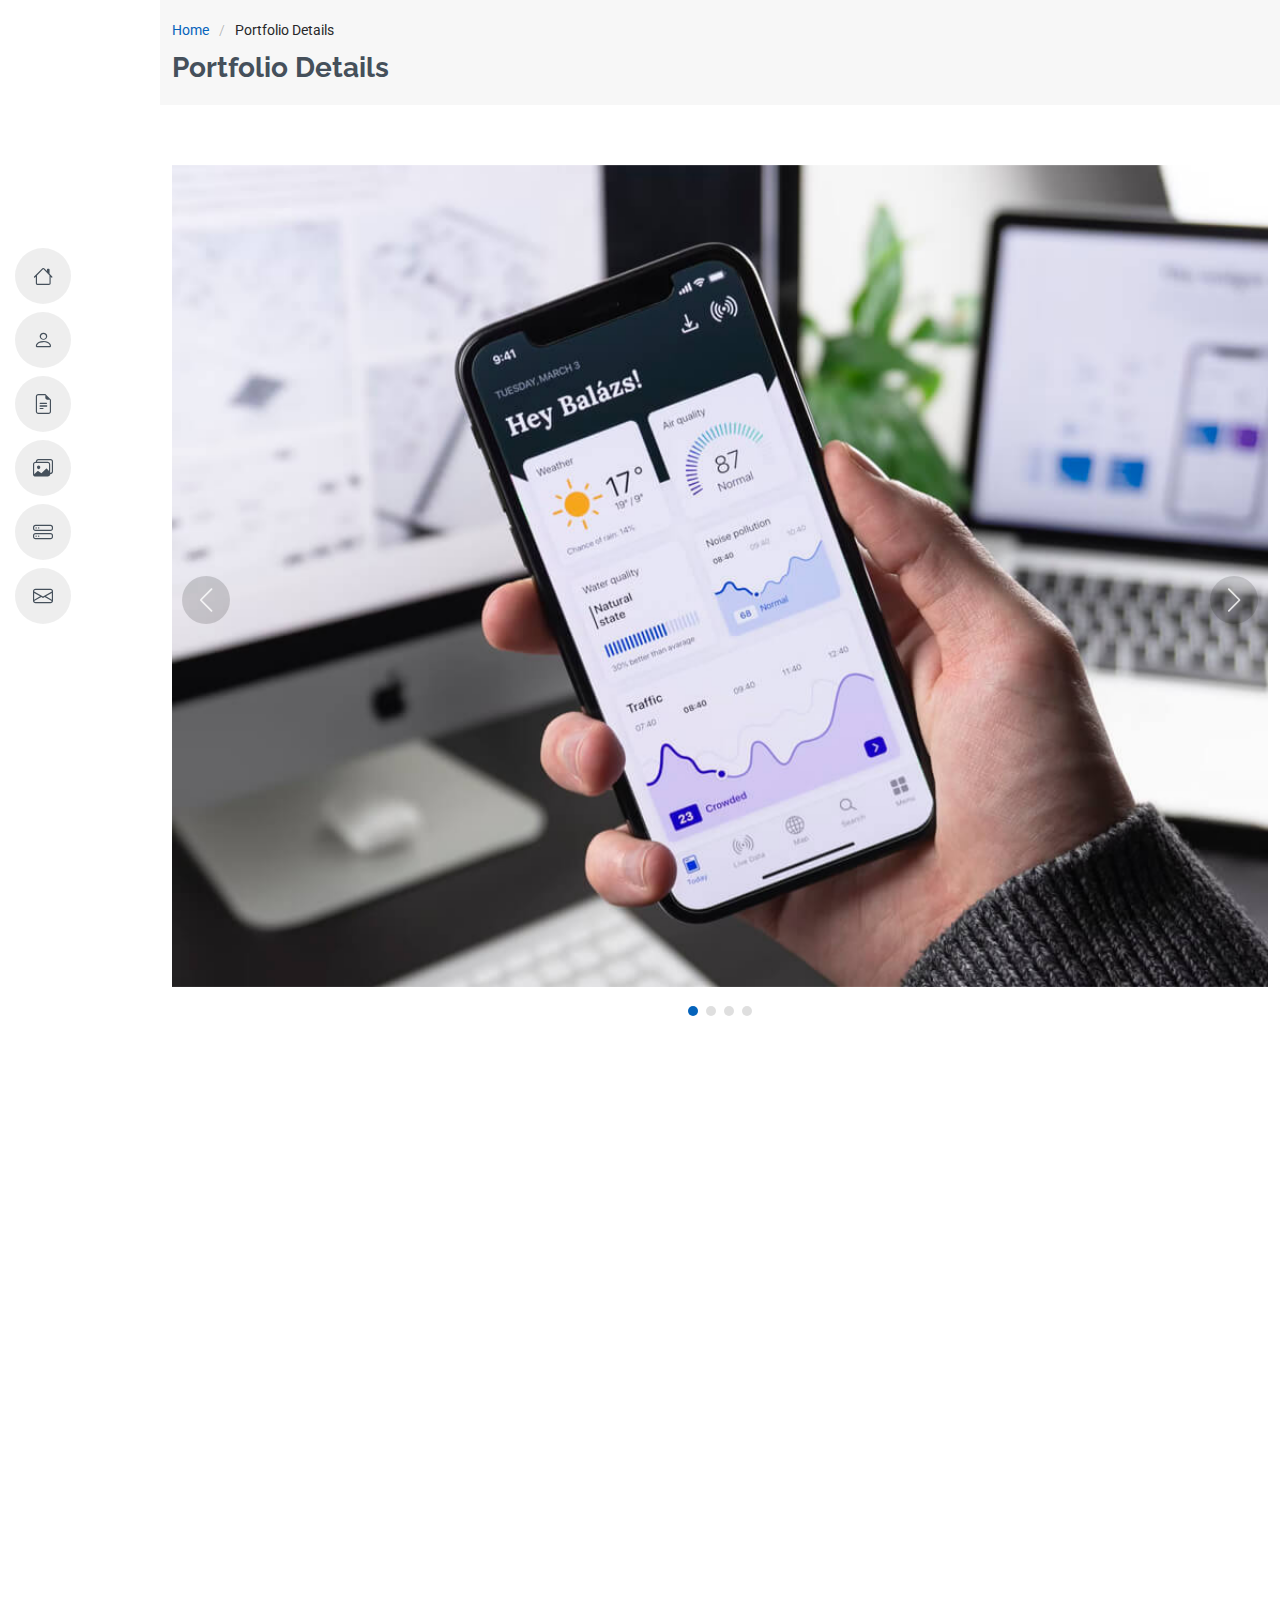
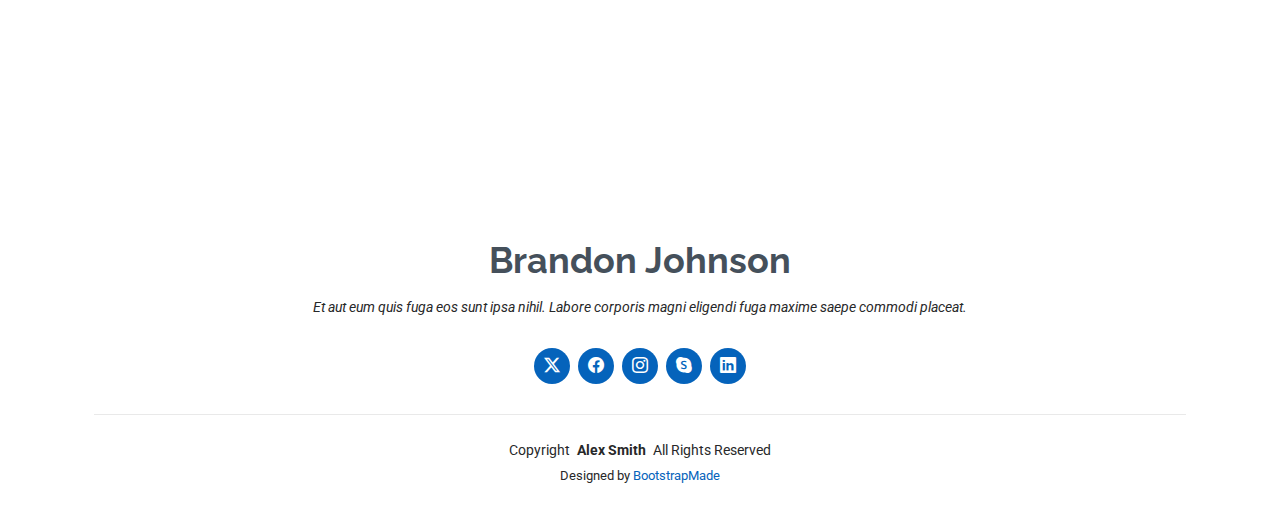
==== portfolio-details.html @ cd443994 "Commit 1" ====
<!DOCTYPE html>
<html lang="en">

<head>
  <meta charset="utf-8">
  <meta content="width=device-width, initial-scale=1.0" name="viewport">
  <title>Portfolio Details - MyResume Bootstrap Template</title>
  <meta content="" name="description">
  <meta content="" name="keywords">

  <!-- Favicons -->
  <link href="assets/img/favicon.png" rel="icon">
  <link href="assets/img/apple-touch-icon.png" rel="apple-touch-icon">

  <!-- Fonts -->
  <link href="https://fonts.googleapis.com" rel="preconnect">
  <link href="https://fonts.gstatic.com" rel="preconnect" crossorigin>
  <link href="https://fonts.googleapis.com/css2?family=Roboto:ital,wght@0,100;0,300;0,400;0,500;0,700;0,900;1,100;1,300;1,400;1,500;1,700;1,900&family=Poppins:ital,wght@0,100;0,200;0,300;0,400;0,500;0,600;0,700;0,800;0,900;1,100;1,200;1,300;1,400;1,500;1,600;1,700;1,800;1,900&family=Raleway:ital,wght@0,100;0,200;0,300;0,400;0,500;0,600;0,700;0,800;0,900;1,100;1,200;1,300;1,400;1,500;1,600;1,700;1,800;1,900&display=swap" rel="stylesheet">

  <!-- Vendor CSS Files -->
  <link href="assets/vendor/bootstrap/css/bootstrap.min.css" rel="stylesheet">
  <link href="assets/vendor/bootstrap-icons/bootstrap-icons.css" rel="stylesheet">
  <link href="assets/vendor/aos/aos.css" rel="stylesheet">
  <link href="assets/vendor/glightbox/css/glightbox.min.css" rel="stylesheet">
  <link href="assets/vendor/swiper/swiper-bundle.min.css" rel="stylesheet">

  <!-- Main CSS File -->
  <link href="assets/css/main.css" rel="stylesheet">

  <!-- =======================================================
  * Template Name: MyResume
  * Template URL: https://bootstrapmade.com/free-html-bootstrap-template-my-resume/
  * Updated: Jun 29 2024 with Bootstrap v5.3.3
  * Author: BootstrapMade.com
  * License: https://bootstrapmade.com/license/
  ======================================================== -->
</head>

<body class="portfolio-details-page">

  <header id="header" class="header d-flex flex-column justify-content-center">

    <i class="header-toggle d-xl-none bi bi-list"></i>

    <nav id="navmenu" class="navmenu">
      <ul>
        <li><a href="#hero"><i class="bi bi-house navicon"></i><span>Home</span></a></li>
        <li><a href="#about"><i class="bi bi-person navicon"></i><span>About</span></a></li>
        <li><a href="#resume"><i class="bi bi-file-earmark-text navicon"></i><span>Resume</span></a></li>
        <li><a href="#portfolio"><i class="bi bi-images navicon"></i><span>Portfolio</span></a></li>
        <li><a href="#services"><i class="bi bi-hdd-stack navicon"></i><span>Services</span></a></li>
        <li><a href="#contact"><i class="bi bi-envelope navicon"></i><span>Contact</span></a></li>
      </ul>
    </nav>

  </header>

  <main class="main">

    <!-- Page Title -->
    <div class="page-title" data-aos="fade">
      <div class="container">
        <nav class="breadcrumbs">
          <ol>
            <li><a href="index.html">Home</a></li>
            <li class="current">Portfolio Details</li>
          </ol>
        </nav>
        <h1>Portfolio Details</h1>
      </div>
    </div><!-- End Page Title -->

    <!-- Portfolio Details Section -->
    <section id="portfolio-details" class="portfolio-details section">

      <div class="container" data-aos="fade-up">

        <div class="portfolio-details-slider swiper init-swiper">
          <script type="application/json" class="swiper-config">
            {
              "loop": true,
              "speed": 600,
              "autoplay": {
                "delay": 5000
              },
              "slidesPerView": "auto",
              "navigation": {
                "nextEl": ".swiper-button-next",
                "prevEl": ".swiper-button-prev"
              },
              "pagination": {
                "el": ".swiper-pagination",
                "type": "bullets",
                "clickable": true
              }
            }
          </script>
          <div class="swiper-wrapper align-items-center">

            <div class="swiper-slide">
              <img src="assets/img/portfolio/app-1.jpg" alt="">
            </div>

            <div class="swiper-slide">
              <img src="assets/img/portfolio/product-1.jpg" alt="">
            </div>

            <div class="swiper-slide">
              <img src="assets/img/portfolio/branding-1.jpg" alt="">
            </div>

            <div class="swiper-slide">
              <img src="assets/img/portfolio/books-1.jpg" alt="">
            </div>

          </div>
          <div class="swiper-button-prev"></div>
          <div class="swiper-button-next"></div>
          <div class="swiper-pagination"></div>
        </div>

        <div class="row justify-content-between gy-4 mt-4">

          <div class="col-lg-8" data-aos="fade-up">
            <div class="portfolio-description">
              <h2>This is an example of portfolio details</h2>
              <p>
                Autem ipsum nam porro corporis rerum. Quis eos dolorem eos itaque inventore commodi labore quia quia. Exercitationem repudiandae officiis neque suscipit non officia eaque itaque enim. Voluptatem officia accusantium nesciunt est omnis tempora consectetur dignissimos. Sequi nulla at esse enim cum deserunt eius.
              </p>
              <p>
                Amet consequatur qui dolore veniam voluptatem voluptatem sit. Non aspernatur atque natus ut cum nam et. Praesentium error dolores rerum minus sequi quia veritatis eum. Eos et doloribus doloremque nesciunt molestiae laboriosam.
              </p>

              <div class="testimonial-item">
                <p>
                  <i class="bi bi-quote quote-icon-left"></i>
                  <span>Export tempor illum tamen malis malis eram quae irure esse labore quem cillum quid cillum eram malis quorum velit fore eram velit sunt aliqua noster fugiat irure amet legam anim culpa.</span>
                  <i class="bi bi-quote quote-icon-right"></i>
                </p>
                <div>
                  <img src="assets/img/testimonials/testimonials-2.jpg" class="testimonial-img" alt="">
                  <h3>Sara Wilsson</h3>
                  <h4>Designer</h4>
                </div>
              </div>

              <p>
                Impedit ipsum quae et aliquid doloribus et voluptatem quasi. Perspiciatis occaecati earum et magnam animi. Quibusdam non qui ea vitae suscipit vitae sunt. Repudiandae incidunt cumque minus deserunt assumenda tempore. Delectus voluptas necessitatibus est.
              </p>

              <p>
                Sunt voluptatum sapiente facilis quo odio aut ipsum repellat debitis. Molestiae et autem libero. Explicabo et quod necessitatibus similique quis dolor eum. Numquam eaque praesentium rem et qui nesciunt.
              </p>

            </div>
          </div>

          <div class="col-lg-3" data-aos="fade-up" data-aos-delay="100">
            <div class="portfolio-info">
              <h3>Project information</h3>
              <ul>
                <li><strong>Category</strong> Web design</li>
                <li><strong>Client</strong> ASU Company</li>
                <li><strong>Project date</strong> 01 March, 2020</li>
                <li><strong>Project URL</strong> <a href="#">www.example.com</a></li>
                <li><a href="#" class="btn-visit align-self-start">Visit Website</a></li>
              </ul>
            </div>
          </div>

        </div>

      </div>

    </section><!-- /Portfolio Details Section -->

  </main>

  <footer id="footer" class="footer position-relative light-background">
    <div class="container">
      <h3 class="sitename">Brandon Johnson</h3>
      <p>Et aut eum quis fuga eos sunt ipsa nihil. Labore corporis magni eligendi fuga maxime saepe commodi placeat.</p>
      <div class="social-links d-flex justify-content-center">
        <a href=""><i class="bi bi-twitter-x"></i></a>
        <a href=""><i class="bi bi-facebook"></i></a>
        <a href=""><i class="bi bi-instagram"></i></a>
        <a href=""><i class="bi bi-skype"></i></a>
        <a href=""><i class="bi bi-linkedin"></i></a>
      </div>
      <div class="container">
        <div class="copyright">
          <span>Copyright</span> <strong class="px-1 sitename">Alex Smith</strong> <span>All Rights Reserved</span>
        </div>
        <div class="credits">
          <!-- All the links in the footer should remain intact. -->
          <!-- You can delete the links only if you've purchased the pro version. -->
          <!-- Licensing information: https://bootstrapmade.com/license/ -->
          <!-- Purchase the pro version with working PHP/AJAX contact form: [buy-url] -->
          Designed by <a href="https://bootstrapmade.com/">BootstrapMade</a>
        </div>
      </div>
    </div>
  </footer>

  <!-- Scroll Top -->
  <a href="#" id="scroll-top" class="scroll-top d-flex align-items-center justify-content-center"><i class="bi bi-arrow-up-short"></i></a>

  <!-- Preloader -->
  <div id="preloader"></div>

  <!-- Vendor JS Files -->
  <script src="assets/vendor/bootstrap/js/bootstrap.bundle.min.js"></script>
  <script src="assets/vendor/php-email-form/validate.js"></script>
  <script src="assets/vendor/aos/aos.js"></script>
  <script src="assets/vendor/typed.js/typed.umd.js"></script>
  <script src="assets/vendor/purecounter/purecounter_vanilla.js"></script>
  <script src="assets/vendor/waypoints/noframework.waypoints.js"></script>
  <script src="assets/vendor/glightbox/js/glightbox.min.js"></script>
  <script src="assets/vendor/imagesloaded/imagesloaded.pkgd.min.js"></script>
  <script src="assets/vendor/isotope-layout/isotope.pkgd.min.js"></script>
  <script src="assets/vendor/swiper/swiper-bundle.min.js"></script>

  <!-- Main JS File -->
  <script src="assets/js/main.js"></script>

</body>

</html>
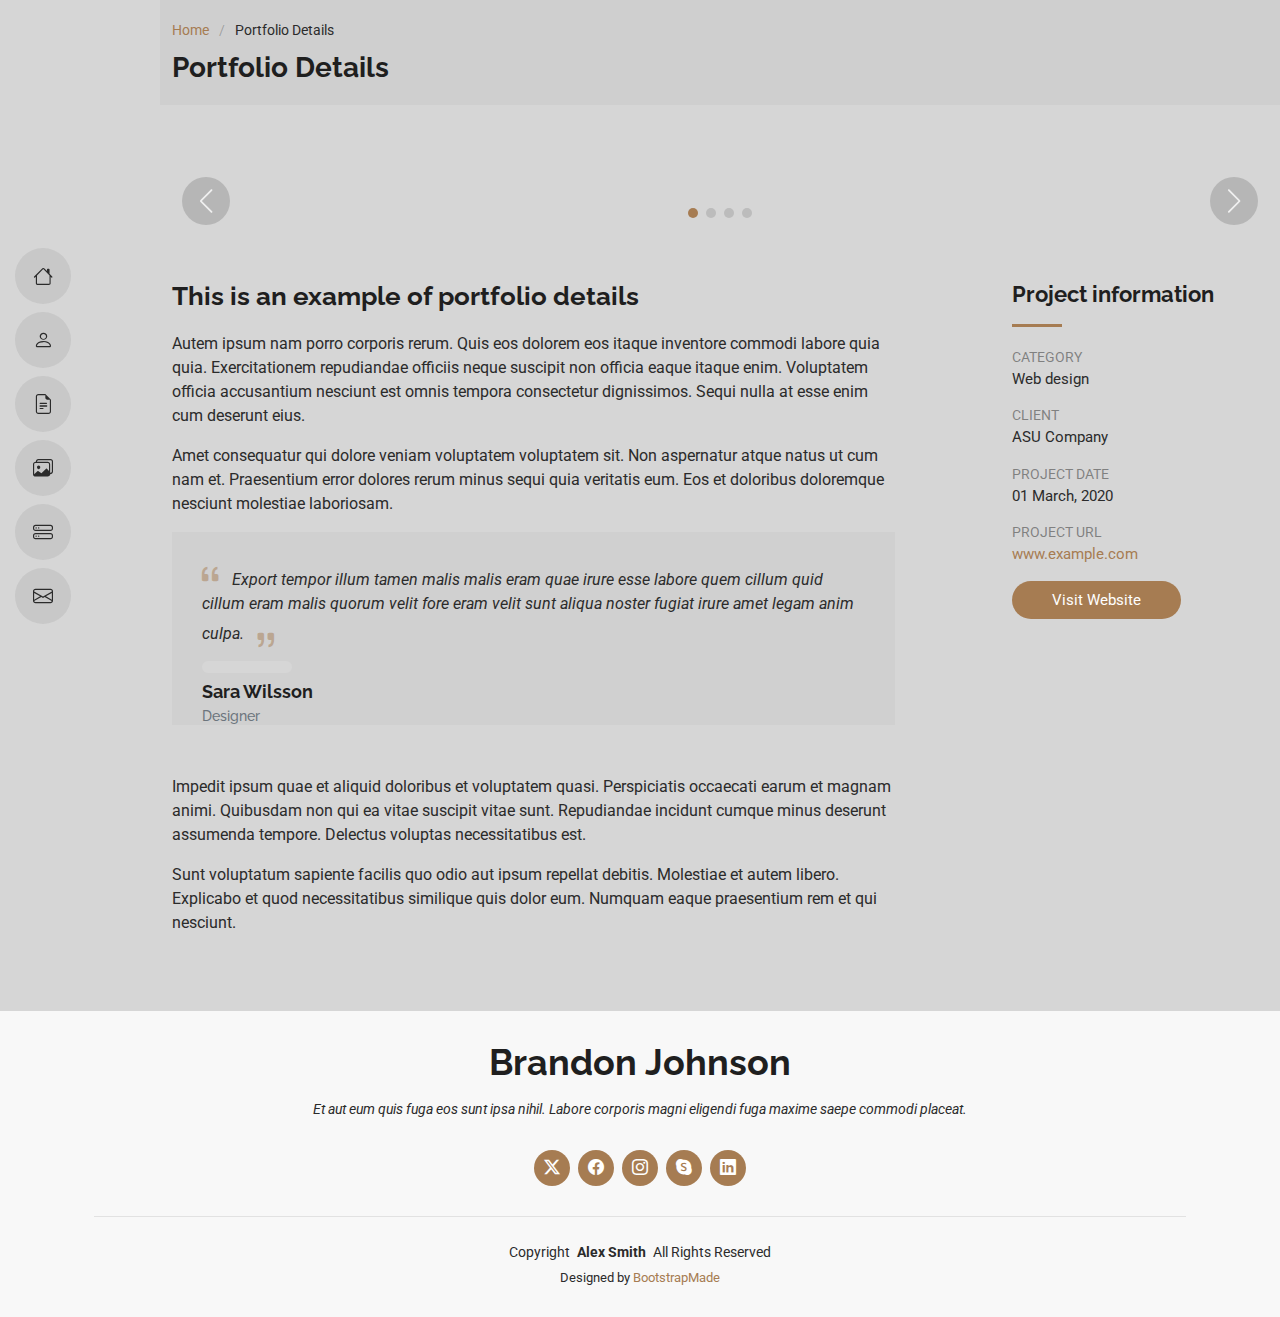
==== commit 2a0b76c3: "updating profile section" ====
--- a/portfolio-details.html
+++ b/portfolio-details.html
@@ -27,13 +27,6 @@
   <!-- Main CSS File -->
   <link href="assets/css/main.css" rel="stylesheet">
 
-  <!-- =======================================================
-  * Template Name: MyResume
-  * Template URL: https://bootstrapmade.com/free-html-bootstrap-template-my-resume/
-  * Updated: Jun 29 2024 with Bootstrap v5.3.3
-  * Author: BootstrapMade.com
-  * License: https://bootstrapmade.com/license/
-  ======================================================== -->
 </head>
 
 <body class="portfolio-details-page">
@@ -192,10 +185,6 @@
           <span>Copyright</span> <strong class="px-1 sitename">Alex Smith</strong> <span>All Rights Reserved</span>
         </div>
         <div class="credits">
-          <!-- All the links in the footer should remain intact. -->
-          <!-- You can delete the links only if you've purchased the pro version. -->
-          <!-- Licensing information: https://bootstrapmade.com/license/ -->
-          <!-- Purchase the pro version with working PHP/AJAX contact form: [buy-url] -->
           Designed by <a href="https://bootstrapmade.com/">BootstrapMade</a>
         </div>
       </div>
--- a/assets/css/main.css
+++ b/assets/css/main.css
@@ -1,41 +1,40 @@
-/**
-* Template Name: MyResume
-* Template URL: https://bootstrapmade.com/free-html-bootstrap-template-my-resume/
-* Updated: Jun 29 2024 with Bootstrap v5.3.3
-* Author: BootstrapMade.com
-* License: https://bootstrapmade.com/license/
-*/
-
-/*--------------------------------------------------------------
-# Font & Color Variables
-# Help: https://bootstrapmade.com/color-system/
---------------------------------------------------------------*/
-/* Fonts */
+
 :root {
   --default-font: "Roboto",  system-ui, -apple-system, "Segoe UI", Roboto, "Helvetica Neue", Arial, "Noto Sans", "Liberation Sans", sans-serif, "Apple Color Emoji", "Segoe UI Emoji", "Segoe UI Symbol", "Noto Color Emoji";
   --heading-font: "Raleway",  sans-serif;
   --nav-font: "Poppins",  sans-serif;
 }
 
-/* Global Colors - The following color variables are used throughout the website. Updating them here will change the color scheme of the entire website */
+/* html {
+  filter: grayscale(100%); 
+} */
+
+
 :root { 
-  --background-color: #ffffff; /* Background color for the entire website, including individual sections */
-  --default-color: #272829; /* Default color used for the majority of the text content across the entire website */
-  --heading-color: #45505b; /* Color for headings, subheadings and title throughout the website */
-  --accent-color: #0563bb; /* Accent color that represents your brand on the website. It's used for buttons, links, and other elements that need to stand out */
-  --surface-color: #ffffff; /* The surface color is used as a background of boxed elements within sections, such as cards, icon boxes, or other elements that require a visual separation from the global background. */
-  --contrast-color: #ffffff; /* Contrast color for text, ensuring readability against backgrounds of accent, heading, or default colors. */
-}
-
-/* Nav Menu Colors - The following color variables are used specifically for the navigation menu. They are separate from the global colors to allow for more customization options */
+  --background-color: #D6D6D6; /* Muted concrete gray */
+  --default-color: #2B2B2B; /* Dark charcoal for text */
+  --heading-color: #1F1F1F; /* Almost black for a strong statement */
+  --accent-color: #A67C52; /* Warm bronze for highlights */
+  --surface-color: #F0F0F0; /* Light gray for clean sections */
+  --contrast-color: #FFFFFF; /* Pure white for sharp contrast */
+}
+
+/* Nav Menu Colors */
 :root {
-  --nav-color: #45505b;  /* The default color of the main navmenu links */
-  --nav-hover-color: #0563bb; /* Applied to main navmenu links when they are hovered over or active */
-  --nav-mobile-background-color: #ffffff; /* Used as the background color for mobile navigation menu */
-  --nav-dropdown-background-color: #ffffff; /* Used as the background color for dropdown items that appear when hovering over primary navigation items */
-  --nav-dropdown-color: #212529; /* Used for navigation links of the dropdown items in the navigation menu. */
-  --nav-dropdown-hover-color: #0563bb; /* Similar to --nav-hover-color, this color is applied to dropdown navigation links when they are hovered over. */
-}
+  --nav-color: #2B2B2B;  
+  --nav-hover-color: #A67C52;  
+  --nav-mobile-background-color: #D6D6D6;  
+  --nav-dropdown-background-color: #F0F0F0;  
+  --nav-dropdown-color: #1F1F1F;  
+  --nav-dropdown-hover-color: #A67C52;  
+}
+
+
+
+
+
+
+
 
 /* Color Presets - These classes override global colors when applied to any section or element, providing reuse of the sam color scheme. */
 
@@ -57,9 +56,8 @@
   scroll-behavior: smooth;
 }
 
-/*--------------------------------------------------------------
-# General Styling & Shared Classes
---------------------------------------------------------------*/
+/*General Styling & Shared Classes*/
+
 body {
   color: var(--default-color);
   background-color: var(--background-color);
@@ -433,6 +431,7 @@
   margin: 0;
 }
 
+
 .page-title .breadcrumbs ol {
   display: flex;
   flex-wrap: wrap;
@@ -537,7 +536,7 @@
 
 .hero:before {
   content: "";
-  background: color-mix(in srgb, var(--background-color), transparent 30%);
+  background: color-mix(in srgb, var(--background-color), transparent 50%);
   position: absolute;
   inset: 0;
   z-index: 2;
@@ -719,7 +718,7 @@
   line-height: 18px;
   font-size: 18px;
   font-weight: 600;
-  text-transform: uppercase;
+  text-transform: none;
   color: color-mix(in srgb, var(--default-color), transparent 20%);
   margin-bottom: 10px;
 }
@@ -1456,4 +1455,4 @@
 --------------------------------------------------------------*/
 .starter-section {
   /* Add your styles here */
-}+}
